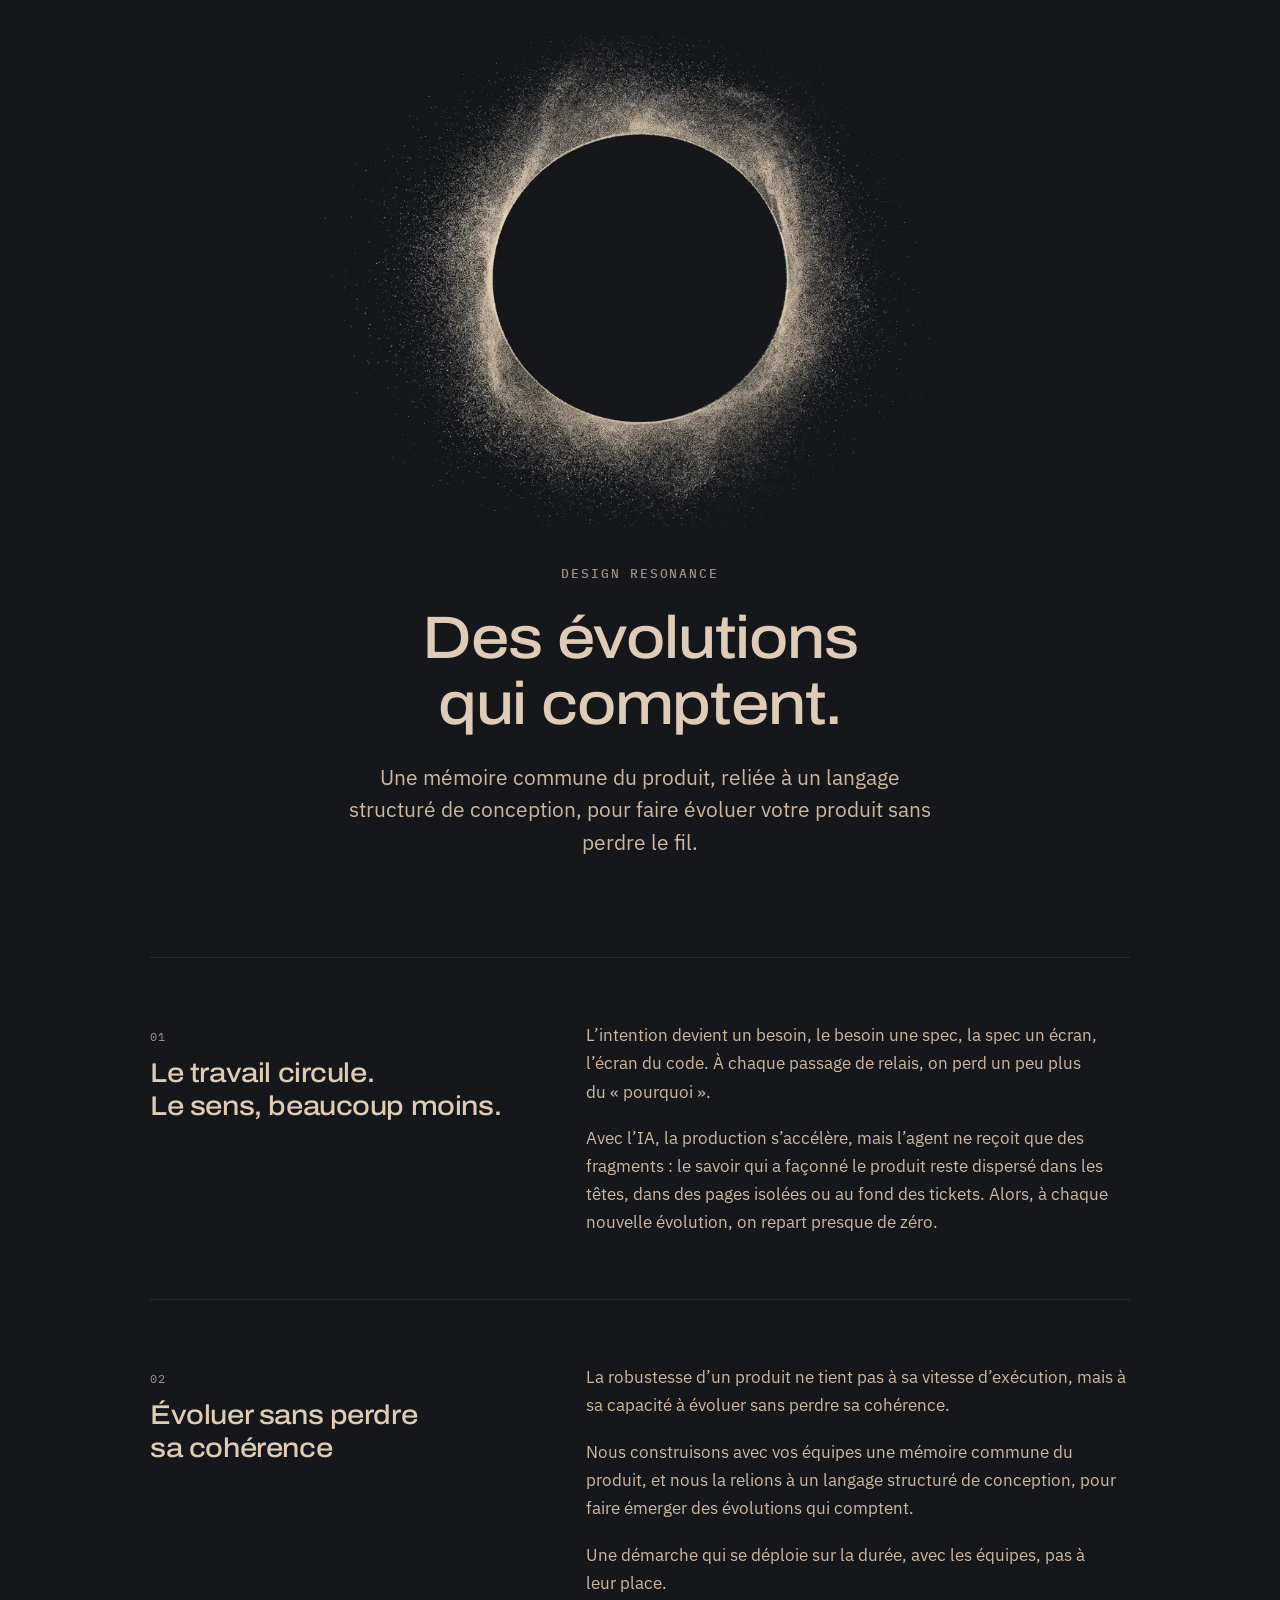
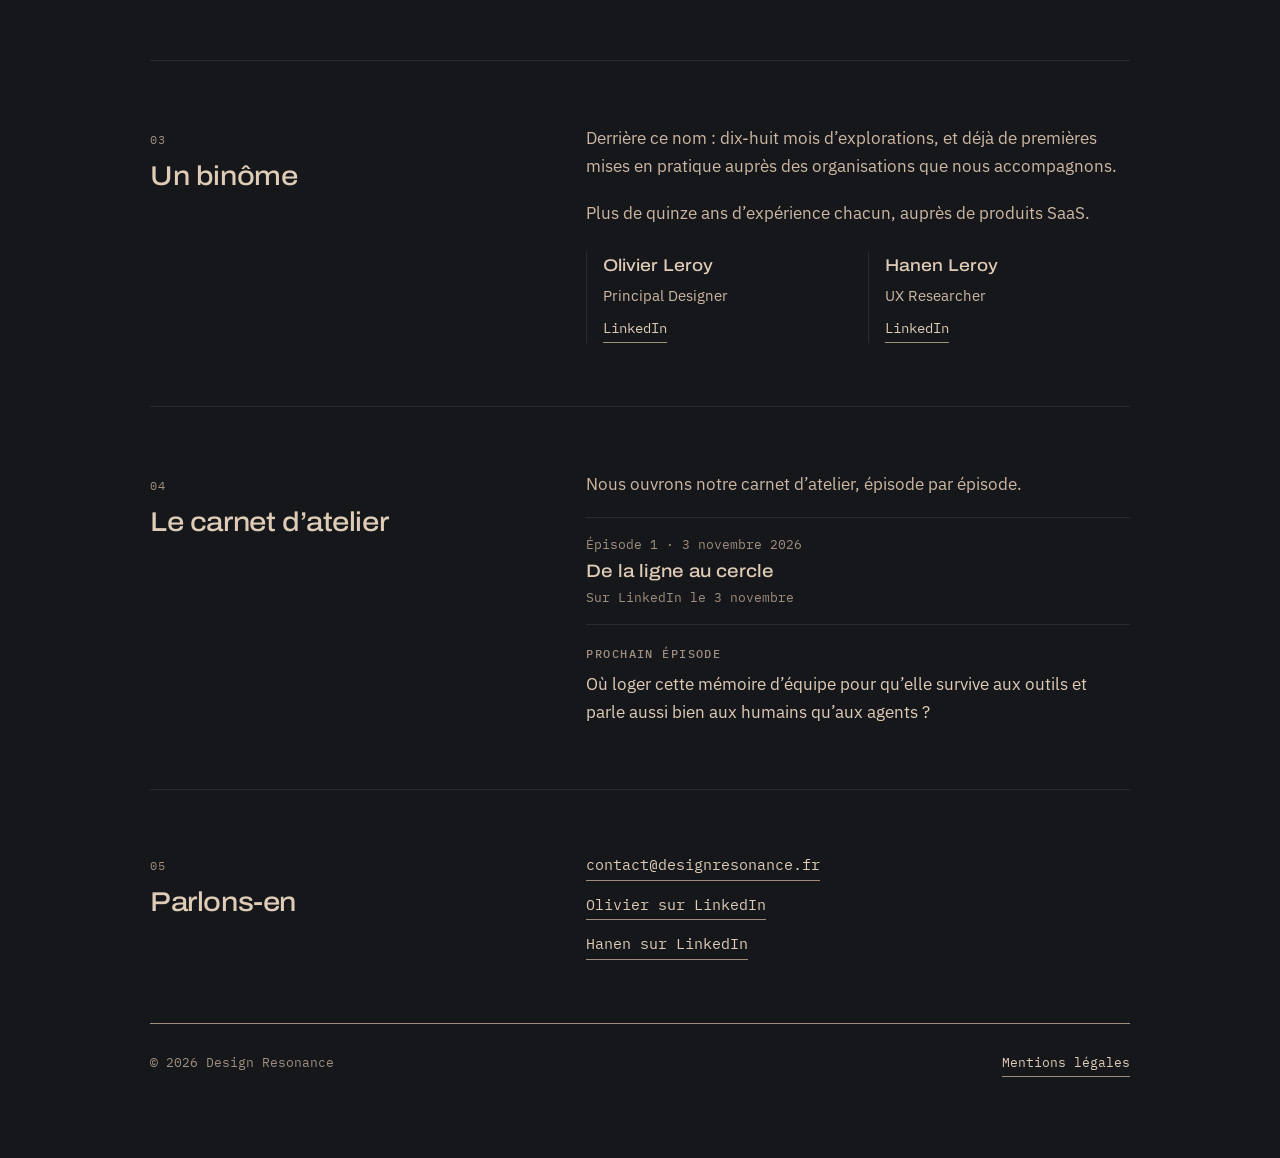
==== index.html @ 807eea9f "Première version du site" ====
<!DOCTYPE html>
<html lang="fr">

<head>
  <meta charset="utf-8">
  <meta name="viewport" content="width=device-width, initial-scale=1">
  <title>Design Resonance — Des évolutions qui comptent</title>
  <meta name="description" content="Design Resonance&nbsp;: une mémoire commune du produit, reliée à un langage structuré de conception, pour faire évoluer votre produit sans perdre le fil.">
  <link rel="canonical" href="https://designresonance.fr/">
  <meta name="theme-color" content="#16171b">

  <meta property="og:type" content="website">
  <meta property="og:locale" content="fr_FR">
  <meta property="og:site_name" content="Design Resonance">
  <meta property="og:title" content="Design Resonance — Des évolutions qui comptent">
  <meta property="og:description" content="Une mémoire commune du produit, reliée à un langage structuré de conception, pour faire évoluer votre produit sans perdre le fil.">
  <meta property="og:url" content="https://designresonance.fr/">
  <meta property="og:image" content="https://designresonance.fr/og-image.jpg">
  <meta property="og:image:type" content="image/jpeg">
  <meta property="og:image:width" content="1200">
  <meta property="og:image:height" content="630">
  <meta property="og:image:alt" content="Un disque noir net, entouré d’un halo de grains de sable très fins.">
  <meta name="twitter:card" content="summary_large_image">
  <meta name="twitter:title" content="Design Resonance — Des évolutions qui comptent">
  <meta name="twitter:description" content="Une mémoire commune du produit, reliée à un langage structuré de conception, pour faire évoluer votre produit sans perdre le fil.">
  <meta name="twitter:image" content="https://designresonance.fr/og-image.jpg">
  <meta name="twitter:image:alt" content="Un disque noir net, entouré d’un halo de grains de sable très fins.">

  <link rel="icon" href="favicon.svg" type="image/svg+xml">
  <link rel="apple-touch-icon" href="apple-touch-icon.png">

  <link rel="preload" href="assets/fonts/archivo-expanded-500.woff2" as="font" type="font/woff2" crossorigin>
  <link rel="preload" href="assets/fonts/ibm-plex-sans-latin-400-normal.woff2" as="font" type="font/woff2" crossorigin>
  <link rel="stylesheet" href="assets/site.css">
</head>

<body>
  <a class="skip-link" href="#contenu">Aller au contenu</a>

  <div class="container">
    <header class="hero">
      <div class="ring-stage">
        <picture>
          <source type="image/webp"
            srcset="assets/cercle-1200.webp 1200w, assets/cercle-2000.webp 2000w"
            sizes="(min-width: 928px) 880px, (max-width: 600px) calc(150vw - 48px), calc(100vw - 48px)">
          <img src="assets/cercle-1600.jpg" width="2000" height="1116"
            alt="Un disque noir net, entouré d’un halo de grains de sable très fins."
            fetchpriority="high" decoding="async">
        </picture>
      </div>

      <p class="supertitle">Design Resonance</p>
      <h1>Des évolutions qui comptent.</h1>
      <p class="subtitle">Une mémoire commune du produit, reliée à un langage structuré de conception, pour faire évoluer votre produit sans perdre le fil.</p>
    </header>

    <main id="contenu">
      <section class="stratum" aria-labelledby="constat">
        <div class="stratum-header">
          <span class="index-mark">01</span>
          <h2 id="constat">Le travail circule.<br> Le sens, beaucoup moins.</h2>
        </div>
        <div class="stratum-body">
          <p>L’intention devient un besoin, le besoin une spec, la spec un écran, l’écran du code. À chaque passage de relais, on perd un peu plus du «&nbsp;pourquoi&nbsp;».</p>
          <p>Avec l’IA, la production s’accélère, mais l’agent ne reçoit que des fragments&nbsp;: le savoir qui a façonné le produit reste dispersé dans les têtes, dans des pages isolées ou au fond des tickets. Alors, à chaque nouvelle évolution, on repart presque de zéro.</p>
        </div>
      </section>

      <section class="stratum" aria-labelledby="reponse">
        <div class="stratum-header">
          <span class="index-mark">02</span>
          <h2 id="reponse">Évoluer sans perdre sa cohérence</h2>
        </div>
        <div class="stratum-body">
          <p>La robustesse d’un produit ne tient pas à sa vitesse d’exécution, mais à sa capacité à évoluer sans perdre sa cohérence.</p>
          <p>Nous construisons avec vos équipes une mémoire commune du produit, et nous la relions à un langage structuré de conception, pour faire émerger des évolutions qui comptent.</p>
          <p>Une démarche qui se déploie sur la durée, avec les équipes, pas à leur place.</p>
        </div>
      </section>

      <section class="stratum" aria-labelledby="binome">
        <div class="stratum-header">
          <span class="index-mark">03</span>
          <h2 id="binome">Un binôme</h2>
        </div>
        <div class="stratum-body">
          <p>Derrière ce nom&nbsp;: dix-huit mois d’explorations, et déjà de premières mises en pratique auprès des organisations que nous accompagnons.</p>
          <p>Plus de quinze ans d’expérience chacun, auprès de produits SaaS.</p>
          <ul class="people">
            <li class="person">
              <span class="person-name">Olivier Leroy</span>
              <span class="person-role">Principal Designer</span>
              <a href="https://www.linkedin.com/in/olivier-leroy/" target="_blank" rel="noopener">LinkedIn</a>
            </li>
            <li class="person">
              <span class="person-name">Hanen Leroy</span>
              <span class="person-role">UX Researcher</span>
              <a href="https://www.linkedin.com/in/hanenleroy-rechercheutilisateurs/" target="_blank" rel="noopener">LinkedIn</a>
            </li>
          </ul>
        </div>
      </section>

      <section class="stratum" aria-labelledby="carnet">
        <div class="stratum-header">
          <span class="index-mark">04</span>
          <h2 id="carnet">Le carnet d’atelier</h2>
        </div>
        <div class="stratum-body">
          <p>Nous ouvrons notre carnet d’atelier, épisode par épisode.</p>
          <ol class="episodes">
            <li class="episode">
              <span class="episode-meta">Épisode 1 · 3 novembre 2026</span>
              <span class="episode-title">De la ligne au cercle</span>
              <span class="episode-meta">Sur LinkedIn le 3&nbsp;novembre</span>
            </li>
          </ol>
          <div class="next">
            <p class="label">Prochain épisode</p>
            <p>Où loger cette mémoire d’équipe pour qu’elle survive aux outils et parle aussi bien aux humains qu’aux agents&nbsp;?</p>
          </div>
        </div>
      </section>

      <section class="stratum" aria-labelledby="contact">
        <div class="stratum-header">
          <span class="index-mark">05</span>
          <h2 id="contact">Parlons-en</h2>
        </div>
        <div class="stratum-body">
          <p class="contact-links">
            <a href="mailto:contact@designresonance.fr">contact@designresonance.fr</a>
            <a href="https://www.linkedin.com/in/olivier-leroy/" target="_blank" rel="noopener">Olivier sur LinkedIn</a>
            <a href="https://www.linkedin.com/in/hanenleroy-rechercheutilisateurs/" target="_blank" rel="noopener">Hanen sur LinkedIn</a>
          </p>
        </div>
      </section>
    </main>

    <footer class="site-footer">
      <span>© 2026 Design Resonance</span>
      <a href="mentions-legales.html">Mentions légales</a>
    </footer>
  </div>
</body>

</html>
---- assets/site.css ----
/* Design Resonance — feuille de style commune
   Polices hébergées sur le site (licence SIL OFL 1.1, voir assets/fonts/). */

@font-face {
  font-family: "Archivo Expanded";
  src: url("fonts/archivo-expanded-500.woff2") format("woff2");
  font-weight: 500;
  font-style: normal;
  font-display: swap;
}
@font-face {
  font-family: "IBM Plex Sans";
  src: url("fonts/ibm-plex-sans-latin-400-normal.woff2") format("woff2");
  font-weight: 400;
  font-style: normal;
  font-display: swap;
}
@font-face {
  font-family: "IBM Plex Mono";
  src: url("fonts/ibm-plex-mono-latin-400-normal.woff2") format("woff2");
  font-weight: 400;
  font-style: normal;
  font-display: swap;
}
@font-face {
  font-family: "IBM Plex Mono";
  src: url("fonts/ibm-plex-mono-latin-500-normal.woff2") format("woff2");
  font-weight: 500;
  font-style: normal;
  font-display: swap;
}

:root {
  /* Fond mesuré sur le bord de l'image du cercle */
  --bg-night: #16171b;
  --bg-surface: #1e1f25;
  /* Sable : du plus lumineux au plus discret */
  --sand-bright: #dfccb7;
  --sand-body: #ccb8a3;
  --sand-muted: #a08f7f;
  --sand-line: #2b2a2c;
  --todo: #e0b46a;

  --font-display: "Archivo Expanded", "Archivo", "Helvetica Neue", Arial, sans-serif;
  --font-sans: "IBM Plex Sans", -apple-system, BlinkMacSystemFont, "Segoe UI", sans-serif;
  --font-mono: "IBM Plex Mono", ui-monospace, "SFMono-Regular", Menlo, monospace;

  color-scheme: dark;
}

*,
*::before,
*::after {
  box-sizing: border-box;
}

html {
  background-color: var(--bg-night);
  color: var(--sand-body);
  font-family: var(--font-sans);
  font-size: 16px;
  line-height: 1.65;
  -webkit-font-smoothing: antialiased;
  -moz-osx-font-smoothing: grayscale;
  -webkit-text-size-adjust: 100%;
  text-size-adjust: 100%;
}

body {
  margin: 0;
  min-height: 100vh;
  padding: 0 24px;
  background-color: var(--bg-night);
  overflow-x: hidden;
}

h1, h2, h3, p, ul, ol, dl, dd, figure {
  margin: 0;
  padding: 0;
}

ul, ol {
  list-style: none;
}

img {
  display: block;
  max-width: 100%;
  height: auto;
}

a {
  color: var(--sand-bright);
  text-decoration: none;
  border-bottom: 1px solid var(--sand-muted);
  padding-bottom: 2px;
  transition: border-color 0.15s ease, background-color 0.15s ease;
}

a:hover,
a:focus-visible {
  border-bottom-color: var(--sand-bright);
  background-color: var(--bg-surface);
}

a:focus-visible {
  outline: 2px solid var(--sand-bright);
  outline-offset: 3px;
}

.skip-link {
  position: absolute;
  left: 16px;
  top: -60px;
  z-index: 10;
  padding: 8px 12px;
  background: var(--bg-surface);
  font-family: var(--font-mono);
  font-size: 0.875rem;
}

.skip-link:focus {
  top: 16px;
}

.container {
  max-width: 980px;
  margin: 0 auto;
}

/* ---------- En-tête ---------- */

.hero {
  padding: clamp(16px, 4vh, 48px) 0 clamp(64px, 11vh, 112px);
  display: flex;
  flex-direction: column;
  align-items: center;
  text-align: center;
}

.ring-stage {
  width: 100%;
  max-width: 880px;
  margin: 0 auto clamp(20px, 4vh, 44px);
  /* Le fondu vers la nuit de la page est intégré à l'image : ses bords ont
     exactement la couleur de --bg-night, sans masque CSS (qui créait des
     anneaux d'arrondi visibles). */
}

.ring-stage img {
  width: 100%;
  height: auto;
}

/* Sur téléphone, le cercle est agrandi : le halo tient dans les 2/3
   centraux de l'image, les marges vides sortent de l'écran. */
@media (max-width: 600px) {
  .ring-stage {
    overflow: hidden;
  }

  .ring-stage img {
    width: 150%;
    max-width: none;
    margin-left: -25%;
  }
}

.supertitle {
  font-family: var(--font-mono);
  font-size: 0.8125rem;
  font-weight: 500;
  text-transform: uppercase;
  letter-spacing: 0.14em;
  color: var(--sand-muted);
  margin-bottom: 20px;
}

h1 {
  font-family: var(--font-display);
  font-weight: 500;
  font-size: clamp(2rem, 5vw, 3.75rem);
  line-height: 1.1;
  letter-spacing: -0.02em;
  color: var(--sand-bright);
  margin-bottom: 24px;
  max-width: 16ch;
  text-wrap: balance;
}

.subtitle {
  font-size: clamp(1.0625rem, 1.9vw, 1.3125rem);
  line-height: 1.55;
  color: var(--sand-body);
  max-width: 46ch;
  text-wrap: pretty;
}

/* ---------- Strates ---------- */

.stratum {
  border-top: 1px solid var(--sand-line);
  padding: clamp(44px, 7vh, 80px) 0;
  display: grid;
  grid-template-columns: minmax(0, 1fr);
  gap: 20px;
}

@media (min-width: 768px) {
  .stratum {
    grid-template-columns: minmax(0, 5fr) minmax(0, 7fr);
    gap: 48px;
    align-items: baseline;
  }
}

.stratum-header {
  display: flex;
  flex-direction: column;
  gap: 10px;
}

.index-mark {
  font-family: var(--font-mono);
  font-size: 0.75rem;
  color: var(--sand-muted);
  letter-spacing: 0.06em;
}

h2 {
  font-family: var(--font-display);
  font-weight: 500;
  font-size: clamp(1.3rem, 2.3vw, 1.7rem);
  line-height: 1.22;
  letter-spacing: -0.015em;
  color: var(--sand-bright);
  text-wrap: balance;
}

.stratum-body {
  font-size: 1.0625rem;
  color: var(--sand-body);
  max-width: 58ch;
  display: flex;
  flex-direction: column;
  gap: 1.1em;
}

.stratum-body p {
  text-wrap: pretty;
}

.label {
  font-family: var(--font-mono);
  font-size: 0.75rem;
  font-weight: 500;
  text-transform: uppercase;
  letter-spacing: 0.12em;
  color: var(--sand-muted);
}

/* Binôme */
.people {
  display: grid;
  grid-template-columns: minmax(0, 1fr);
  gap: 20px;
  margin-top: 0.4em;
}

@media (min-width: 560px) {
  .people {
    grid-template-columns: repeat(2, minmax(0, 1fr));
  }
}

.person {
  border-left: 1px solid var(--sand-line);
  padding-left: 16px;
  display: flex;
  flex-direction: column;
  gap: 4px;
}

.person-name {
  font-family: var(--font-display);
  font-weight: 500;
  font-size: 1.0625rem;
  color: var(--sand-bright);
}

.person-role {
  font-size: 0.9375rem;
}

.person a {
  align-self: flex-start;
  font-family: var(--font-mono);
  font-size: 0.875rem;
  margin-top: 4px;
}

/* Carnet d'atelier */
.episodes {
  display: flex;
  flex-direction: column;
  gap: 12px;
}

.episode {
  display: flex;
  flex-direction: column;
  gap: 4px;
  padding: 16px 0;
  border-top: 1px solid var(--sand-line);
  border-bottom: 1px solid var(--sand-line);
}

.episode-title {
  font-family: var(--font-display);
  font-weight: 500;
  font-size: 1.125rem;
  line-height: 1.3;
  color: var(--sand-bright);
}

.episode-meta {
  font-family: var(--font-mono);
  font-size: 0.8125rem;
  color: var(--sand-muted);
}

.episode a {
  align-self: flex-start;
  font-family: var(--font-mono);
  font-size: 0.875rem;
  margin-top: 6px;
}

.next {
  display: flex;
  flex-direction: column;
  gap: 6px;
}

.next p:last-child {
  color: var(--sand-bright);
}

/* Contact */
.contact-links {
  display: flex;
  flex-direction: column;
  align-items: flex-start;
  gap: 12px;
  font-family: var(--font-mono);
  font-size: 0.9375rem;
}

/* Pied de page */
.site-footer {
  border-top: 1px solid var(--sand-muted);
  padding: 28px 0 clamp(48px, 9vh, 88px);
  display: flex;
  flex-wrap: wrap;
  justify-content: space-between;
  gap: 12px 24px;
  font-family: var(--font-mono);
  font-size: 0.8125rem;
  color: var(--sand-muted);
}

/* Pages secondaires */
.page-header {
  padding: clamp(40px, 9vh, 96px) 0 clamp(32px, 6vh, 56px);
  display: flex;
  flex-direction: column;
  gap: 16px;
}

.page-header a {
  align-self: flex-start;
  font-family: var(--font-mono);
  font-size: 0.875rem;
}

.page-header h1 {
  max-width: none;
  margin: 8px 0 0;
}

.legal dl {
  display: grid;
  grid-template-columns: minmax(0, 1fr);
  gap: 2px 0;
}

.legal dt {
  font-family: var(--font-mono);
  font-size: 0.75rem;
  text-transform: uppercase;
  letter-spacing: 0.1em;
  color: var(--sand-muted);
  margin-top: 10px;
}

.legal dt:first-child {
  margin-top: 0;
}

.legal dd {
  color: var(--sand-body);
}

/* Espaces réservés à compléter avant publication */
[data-todo] {
  color: var(--todo);
  outline: 1px dashed var(--todo);
  outline-offset: 2px;
}

@media (max-width: 480px) {
  body {
    padding: 0 16px;
  }
}

@media (prefers-reduced-motion: reduce) {
  * {
    transition: none !important;
  }
}
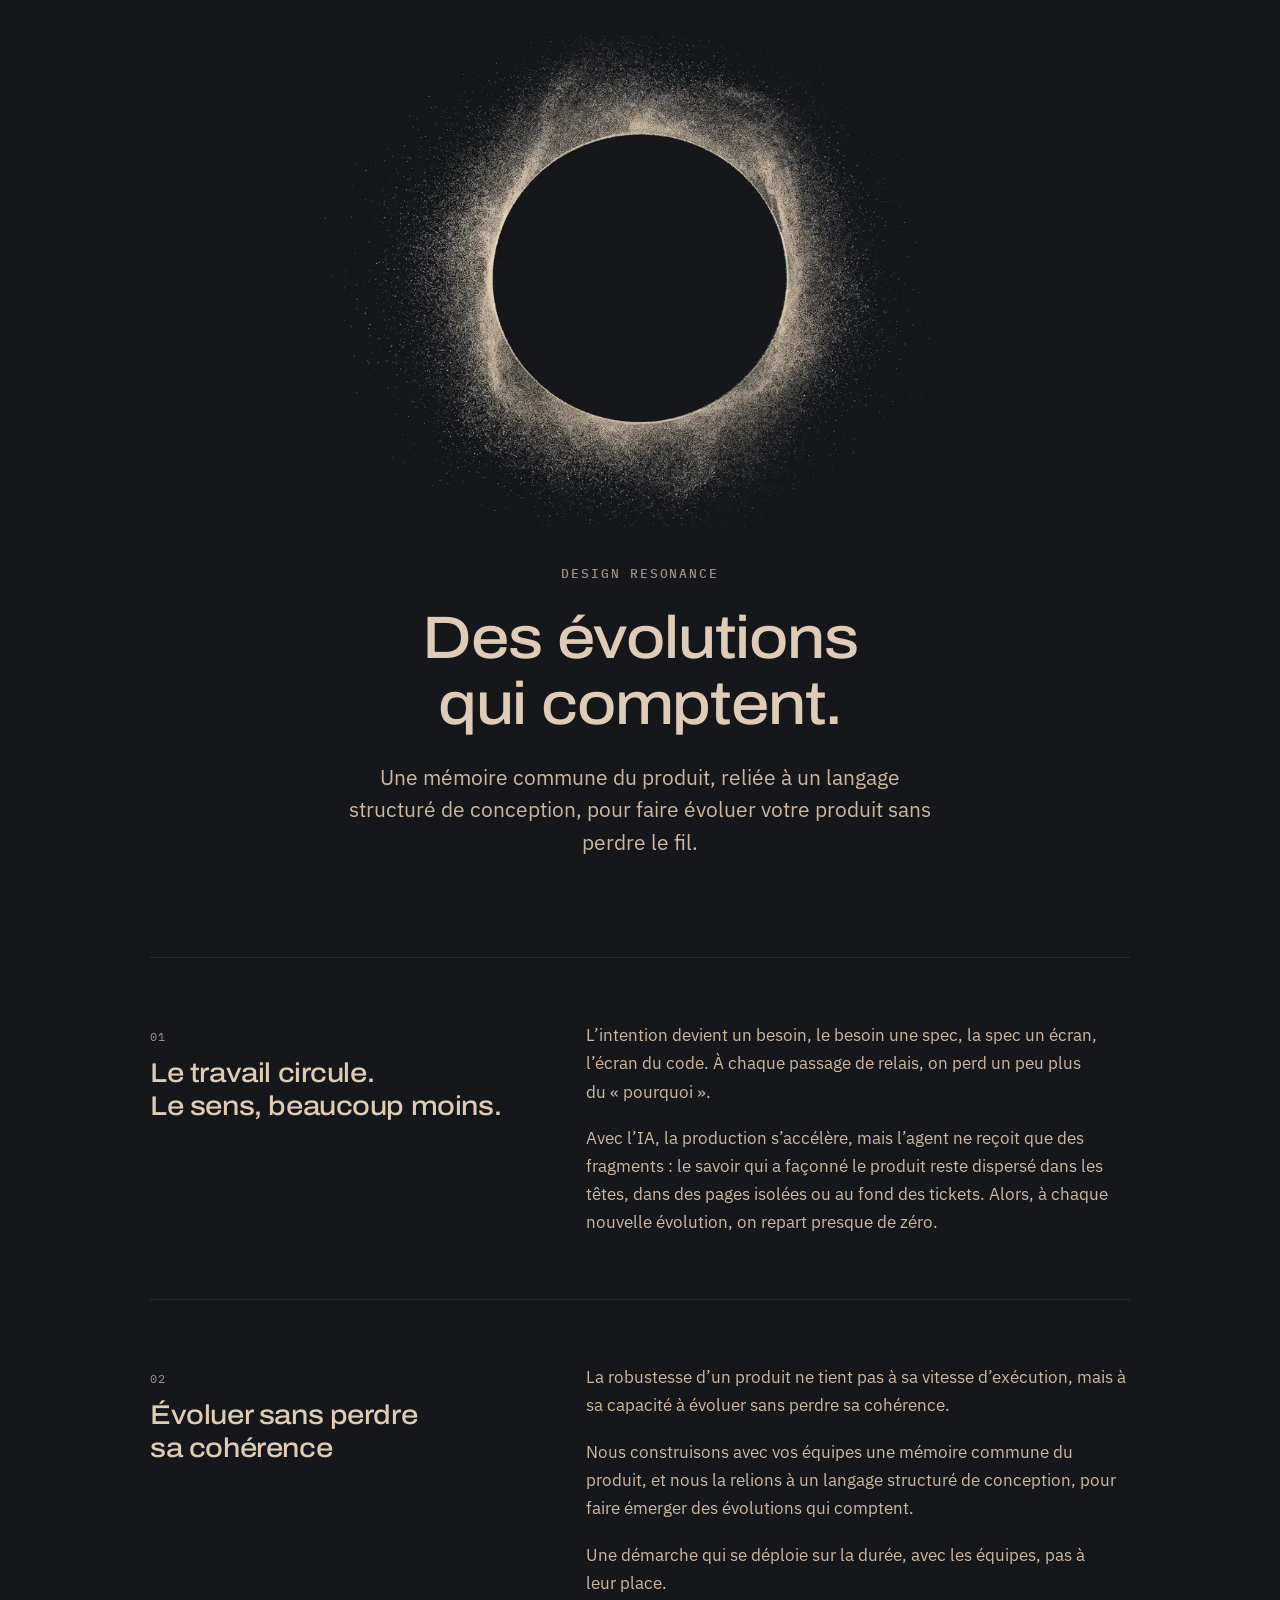
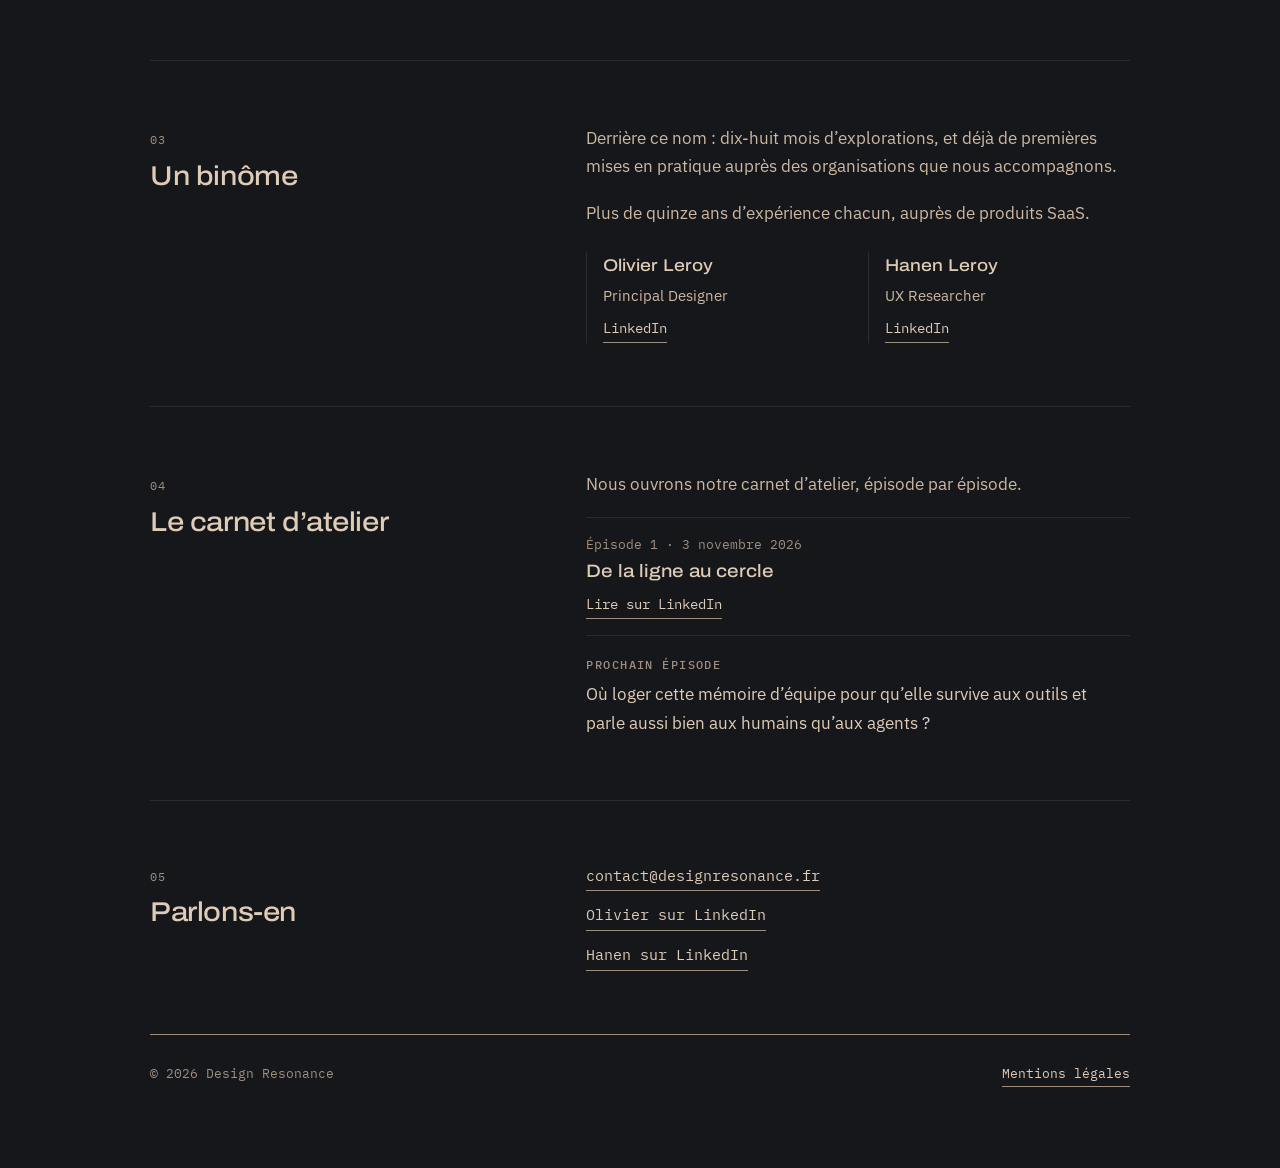
==== commit 68537a5c: "Lien vers l'épisode 1" ====
--- a/index.html
+++ b/index.html
@@ -113,7 +113,7 @@
             <li class="episode">
               <span class="episode-meta">Épisode 1 · 3 novembre 2026</span>
               <span class="episode-title">De la ligne au cercle</span>
-              <span class="episode-meta">Sur LinkedIn le 3&nbsp;novembre</span>
+              <a href="https://lnkd.in/p/eRNWZmMZ" target="_blank" rel="noopener">Lire sur LinkedIn</a>
             </li>
           </ol>
           <div class="next">
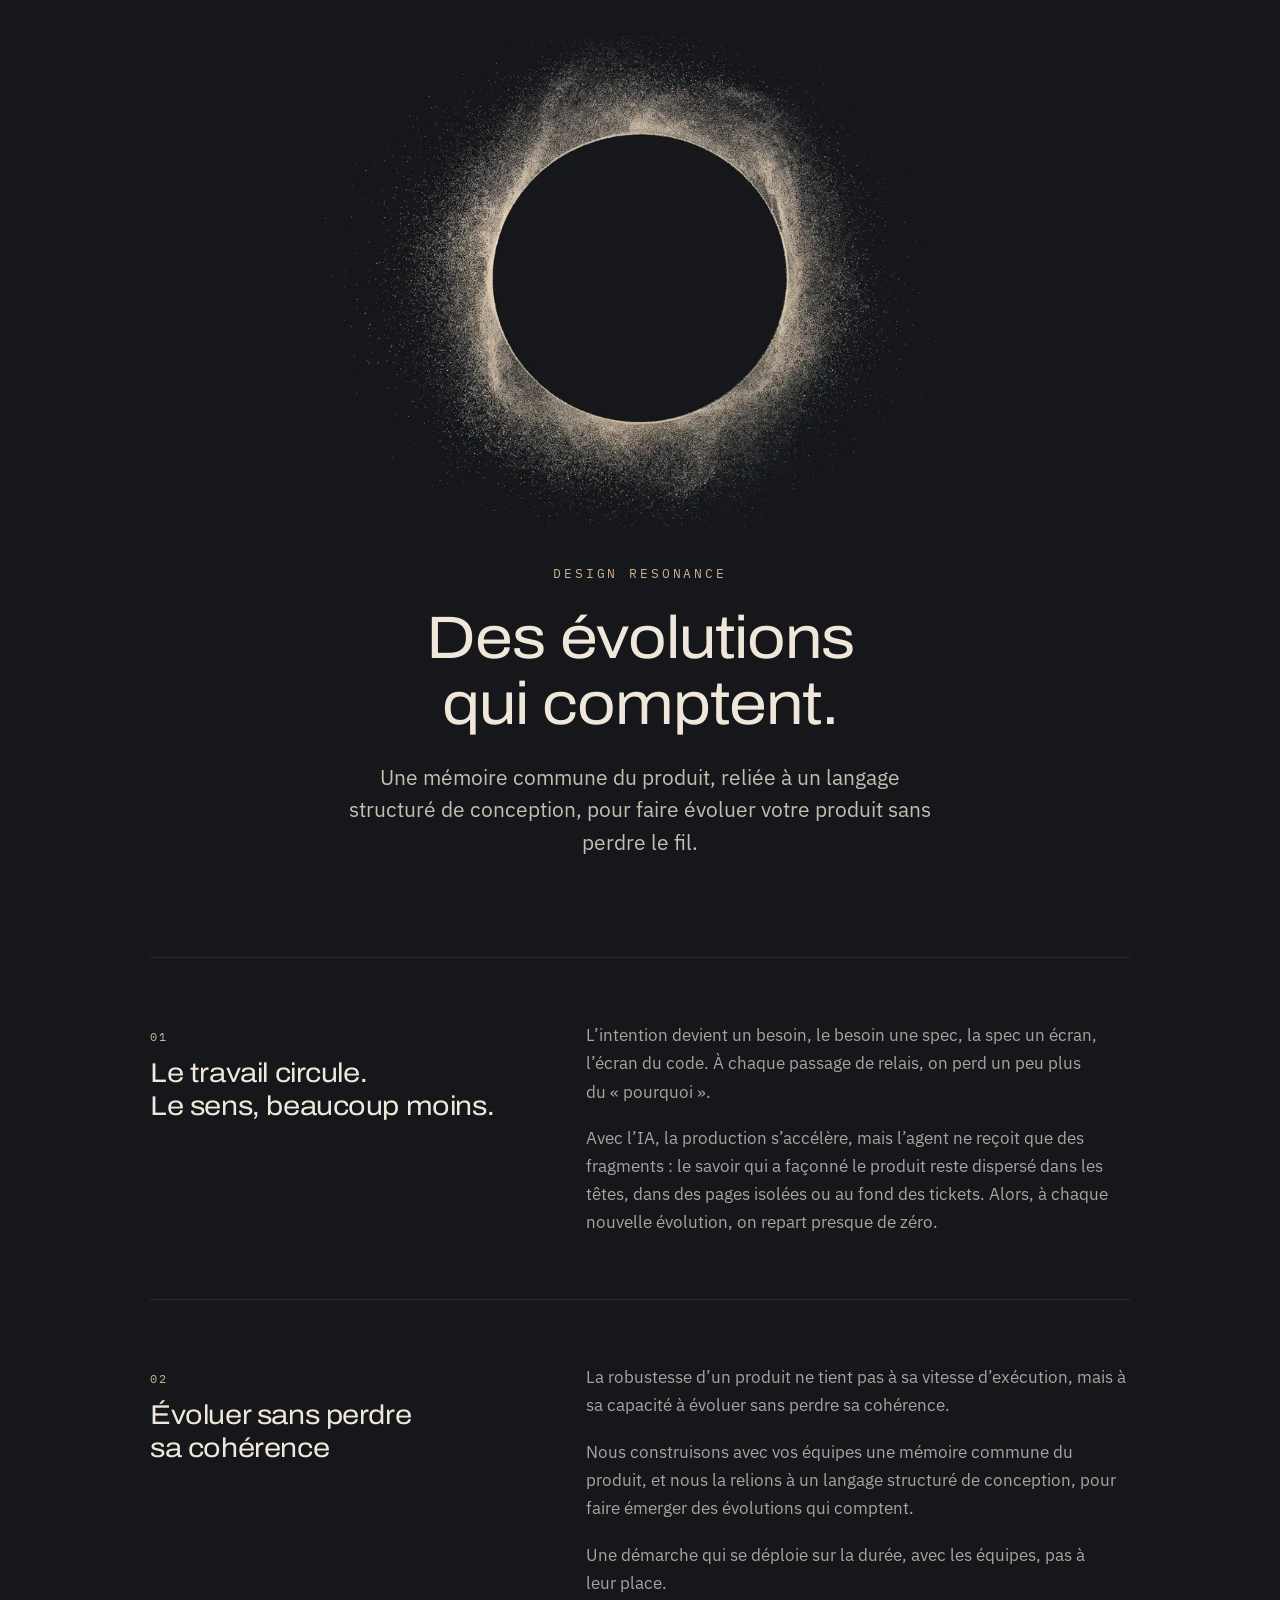
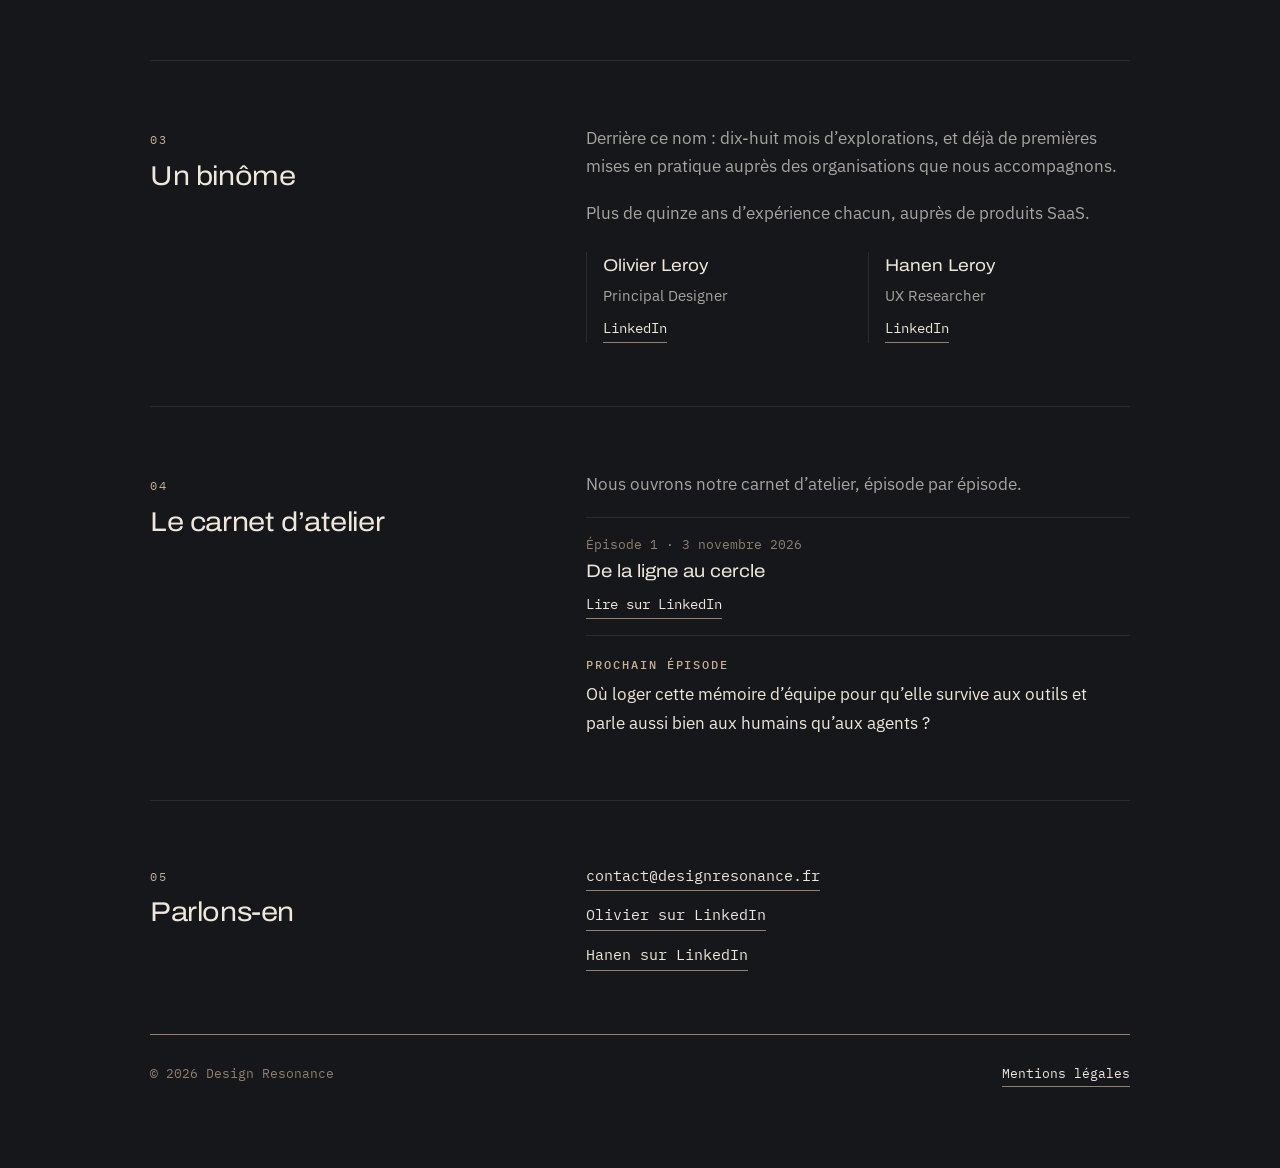
==== commit f07b8889: "Direction A : palette du halo et titres allégés" ====
--- a/index.html
+++ b/index.html
@@ -29,7 +29,7 @@
   <link rel="icon" href="favicon.svg" type="image/svg+xml">
   <link rel="apple-touch-icon" href="apple-touch-icon.png">
 
-  <link rel="preload" href="assets/fonts/archivo-expanded-500.woff2" as="font" type="font/woff2" crossorigin>
+  <link rel="preload" href="assets/fonts/archivo-expanded-400.woff2" as="font" type="font/woff2" crossorigin>
   <link rel="preload" href="assets/fonts/ibm-plex-sans-latin-400-normal.woff2" as="font" type="font/woff2" crossorigin>
   <link rel="stylesheet" href="assets/site.css">
 </head>
--- a/assets/site.css
+++ b/assets/site.css
@@ -429,3 +429,23 @@
     transition: none !important;
   }
 }
+
+/* ===== Variante A : site actuel + emprunts à Argon ===== */
+@font-face {
+  font-family: "Archivo Expanded";
+  src: url("fonts/archivo-expanded-400.woff2") format("woff2");
+  font-weight: 400;
+  font-style: normal;
+  font-display: swap;
+}
+:root {
+  --sand-bright: #efe7da;   /* titres, noms : éclat du halo */
+  --sand-body: #a8a49e;     /* texte courant : pierre */
+  --accent: #c8b094;        /* surtitres, repères : ocre grès */
+  --sand-muted: #92806e;    /* secondaire : taupe éclairci (4,7:1) */
+}
+h1, h2, .person-name, .episode-title { font-weight: 400; }
+.subtitle { color: #c7beb2; }
+.supertitle { letter-spacing: 0.22em; color: var(--accent); font-weight: 400; }
+.index-mark, .label { color: var(--accent); letter-spacing: 0.16em; }
+a:hover, a:focus-visible { border-bottom-color: var(--accent); }
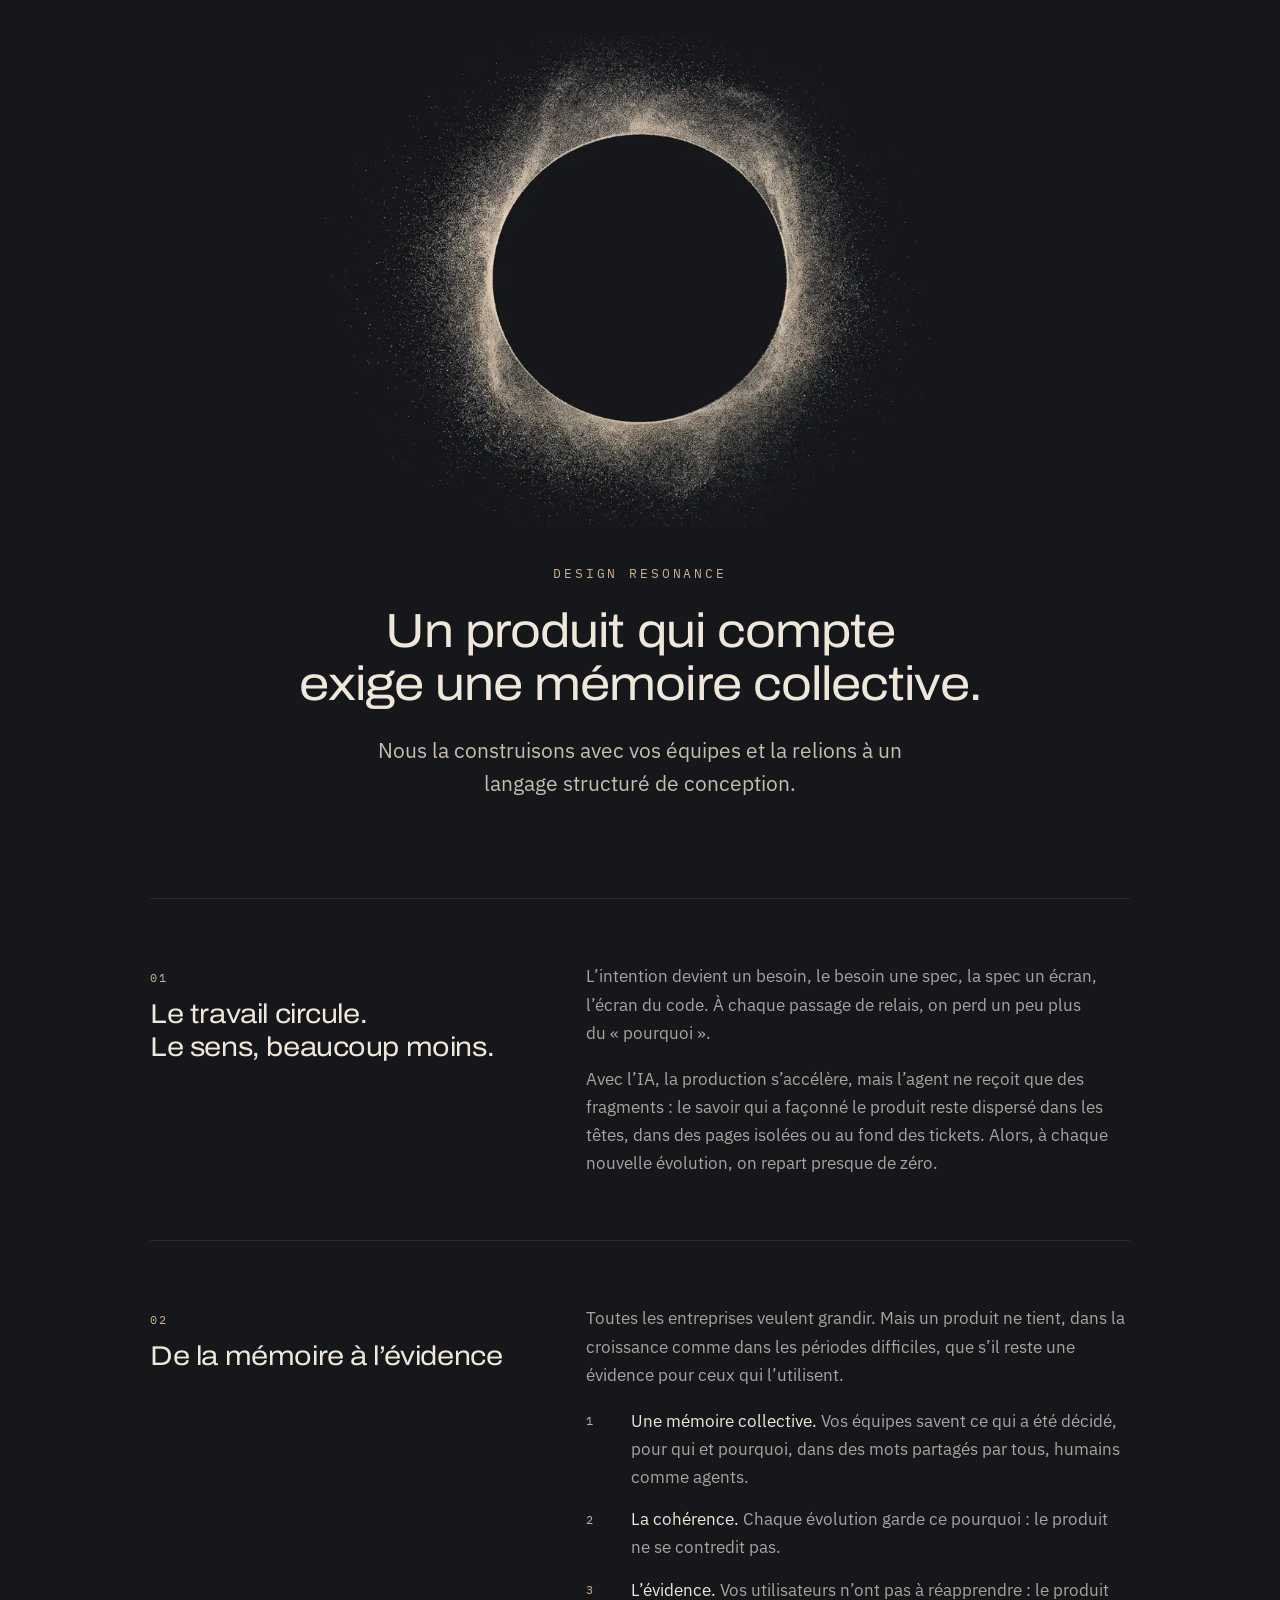
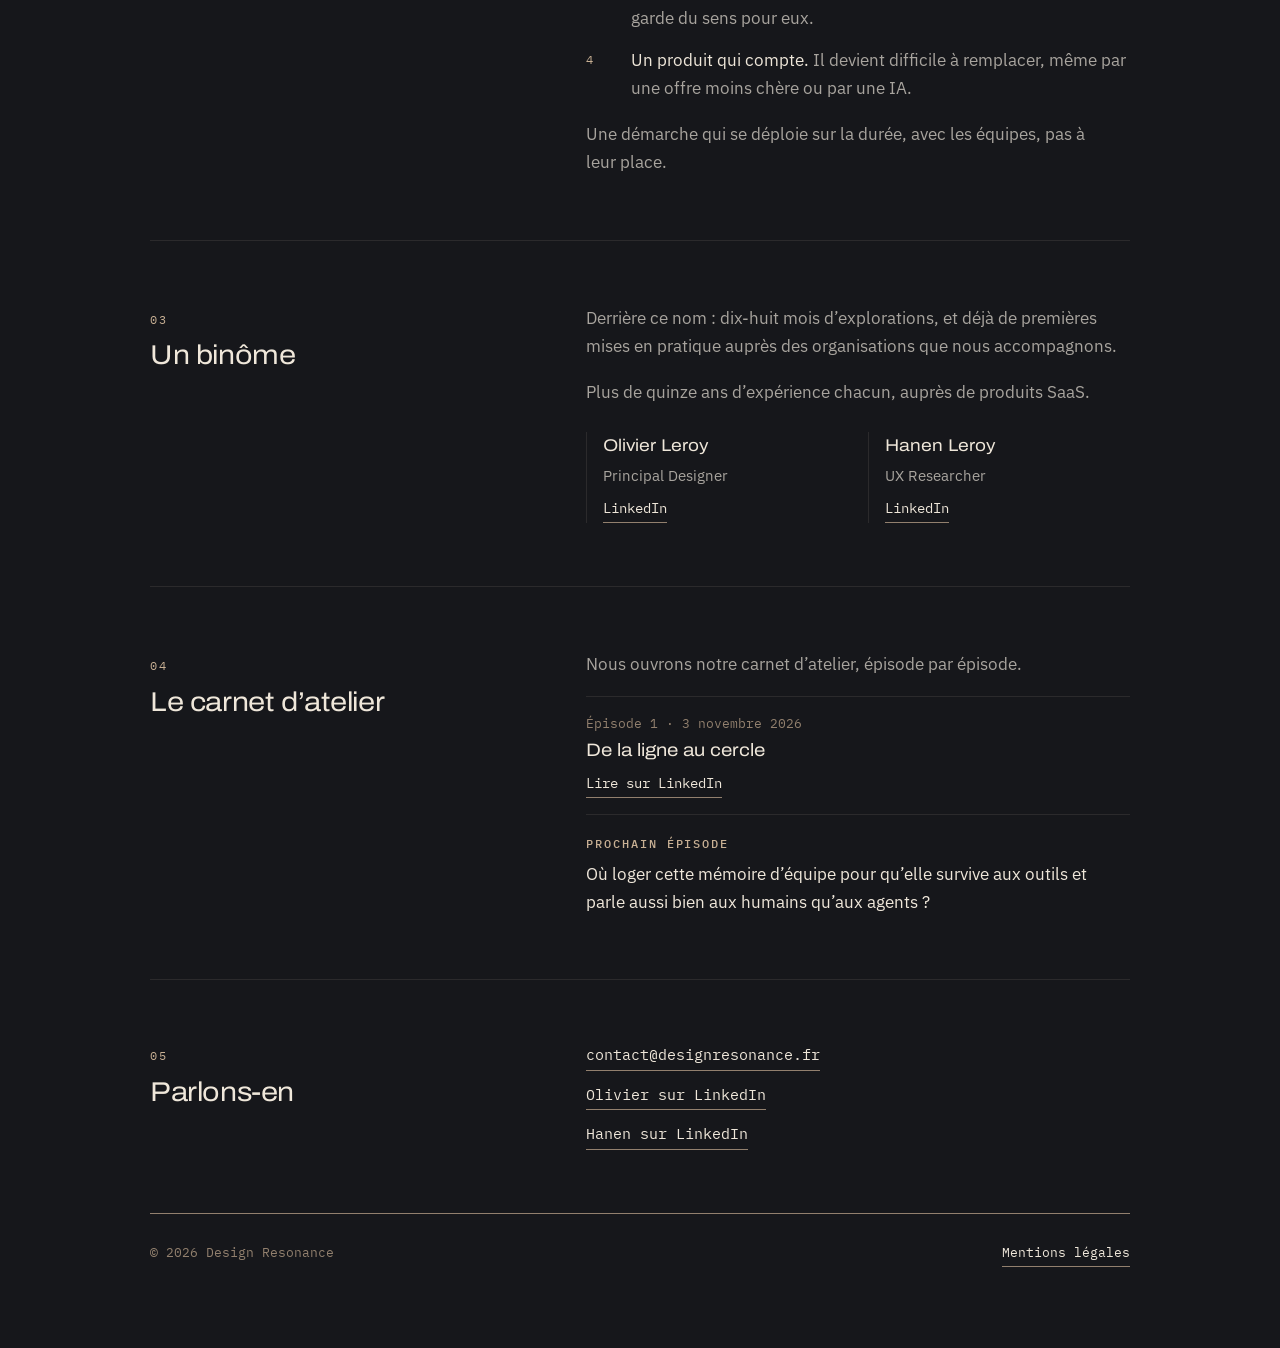
==== commit 1d656891: "Nouvelle accroche et section 02 en quatre étapes" ====
--- a/index.html
+++ b/index.html
@@ -4,16 +4,16 @@
 <head>
   <meta charset="utf-8">
   <meta name="viewport" content="width=device-width, initial-scale=1">
-  <title>Design Resonance — Des évolutions qui comptent</title>
-  <meta name="description" content="Design Resonance&nbsp;: une mémoire commune du produit, reliée à un langage structuré de conception, pour faire évoluer votre produit sans perdre le fil.">
+  <title>Design Resonance — Un produit qui compte exige une mémoire collective</title>
+  <meta name="description" content="Un produit qui compte exige une mémoire collective. Nous la construisons avec vos équipes et la relions à un langage structuré de conception.">
   <link rel="canonical" href="https://designresonance.fr/">
   <meta name="theme-color" content="#16171b">
 
   <meta property="og:type" content="website">
   <meta property="og:locale" content="fr_FR">
   <meta property="og:site_name" content="Design Resonance">
-  <meta property="og:title" content="Design Resonance — Des évolutions qui comptent">
-  <meta property="og:description" content="Une mémoire commune du produit, reliée à un langage structuré de conception, pour faire évoluer votre produit sans perdre le fil.">
+  <meta property="og:title" content="Design Resonance — Un produit qui compte exige une mémoire collective">
+  <meta property="og:description" content="Nous la construisons avec vos équipes et la relions à un langage structuré de conception.">
   <meta property="og:url" content="https://designresonance.fr/">
   <meta property="og:image" content="https://designresonance.fr/og-image.jpg">
   <meta property="og:image:type" content="image/jpeg">
@@ -21,8 +21,8 @@
   <meta property="og:image:height" content="630">
   <meta property="og:image:alt" content="Un disque noir net, entouré d’un halo de grains de sable très fins.">
   <meta name="twitter:card" content="summary_large_image">
-  <meta name="twitter:title" content="Design Resonance — Des évolutions qui comptent">
-  <meta name="twitter:description" content="Une mémoire commune du produit, reliée à un langage structuré de conception, pour faire évoluer votre produit sans perdre le fil.">
+  <meta name="twitter:title" content="Design Resonance — Un produit qui compte exige une mémoire collective">
+  <meta name="twitter:description" content="Nous la construisons avec vos équipes et la relions à un langage structuré de conception.">
   <meta name="twitter:image" content="https://designresonance.fr/og-image.jpg">
   <meta name="twitter:image:alt" content="Un disque noir net, entouré d’un halo de grains de sable très fins.">
 
@@ -51,8 +51,8 @@
       </div>
 
       <p class="supertitle">Design Resonance</p>
-      <h1>Des évolutions qui comptent.</h1>
-      <p class="subtitle">Une mémoire commune du produit, reliée à un langage structuré de conception, pour faire évoluer votre produit sans perdre le fil.</p>
+      <h1><span class="line">Un produit qui compte</span> <span class="line">exige une mémoire collective.</span></h1>
+      <p class="subtitle">Nous la construisons avec vos équipes et la relions à un langage structuré de conception.</p>
     </header>
 
     <main id="contenu">
@@ -70,11 +70,16 @@
       <section class="stratum" aria-labelledby="reponse">
         <div class="stratum-header">
           <span class="index-mark">02</span>
-          <h2 id="reponse">Évoluer sans perdre sa cohérence</h2>
+          <h2 id="reponse">De la mémoire à l’évidence</h2>
         </div>
         <div class="stratum-body">
-          <p>La robustesse d’un produit ne tient pas à sa vitesse d’exécution, mais à sa capacité à évoluer sans perdre sa cohérence.</p>
-          <p>Nous construisons avec vos équipes une mémoire commune du produit, et nous la relions à un langage structuré de conception, pour faire émerger des évolutions qui comptent.</p>
+          <p>Toutes les entreprises veulent grandir. Mais un produit ne tient, dans la croissance comme dans les périodes difficiles, que s’il reste une évidence pour ceux qui l’utilisent.</p>
+          <ol class="chain">
+            <li><strong>Une mémoire collective.</strong> Vos équipes savent ce qui a été décidé, pour qui et pourquoi, dans des mots partagés par tous, humains comme agents.</li>
+            <li><strong>La cohérence.</strong> Chaque évolution garde ce pourquoi&nbsp;: le produit ne se contredit pas.</li>
+            <li><strong>L’évidence.</strong> Vos utilisateurs n’ont pas à réapprendre&nbsp;: le produit garde du sens pour eux.</li>
+            <li><strong>Un produit qui compte.</strong> Il devient difficile à remplacer, même par une offre moins chère ou par une IA.</li>
+          </ol>
           <p>Une démarche qui se déploie sur la durée, avec les équipes, pas à leur place.</p>
         </div>
       </section>
--- a/assets/site.css
+++ b/assets/site.css
@@ -449,3 +449,42 @@
 .supertitle { letter-spacing: 0.22em; color: var(--accent); font-weight: 400; }
 .index-mark, .label { color: var(--accent); letter-spacing: 0.16em; }
 a:hover, a:focus-visible { border-bottom-color: var(--accent); }
+
+/* ===== Accroche « Un produit qui compte exige une mémoire collective » ===== */
+/* Deux lignes de sens, toujours : la taille suit la largeur de l'écran. */
+.hero h1 {
+  font-size: min(3rem, calc((100vw - 48px) / 15));
+  max-width: none;
+}
+.hero h1 .line {
+  display: block;
+  white-space: nowrap;
+}
+
+/* Chaîne en quatre étapes (section 02) */
+.chain {
+  counter-reset: etape;
+  display: flex;
+  flex-direction: column;
+  gap: 14px;
+}
+.chain li {
+  counter-increment: etape;
+  position: relative;
+  padding-left: 2.6em;
+  text-wrap: pretty;
+}
+.chain li::before {
+  content: counter(etape);
+  position: absolute;
+  left: 0;
+  top: 0.35em;
+  font-family: var(--font-mono);
+  font-size: 0.75rem;
+  letter-spacing: 0.08em;
+  color: var(--accent);
+}
+.chain strong {
+  font-weight: 400;
+  color: var(--sand-bright);
+}
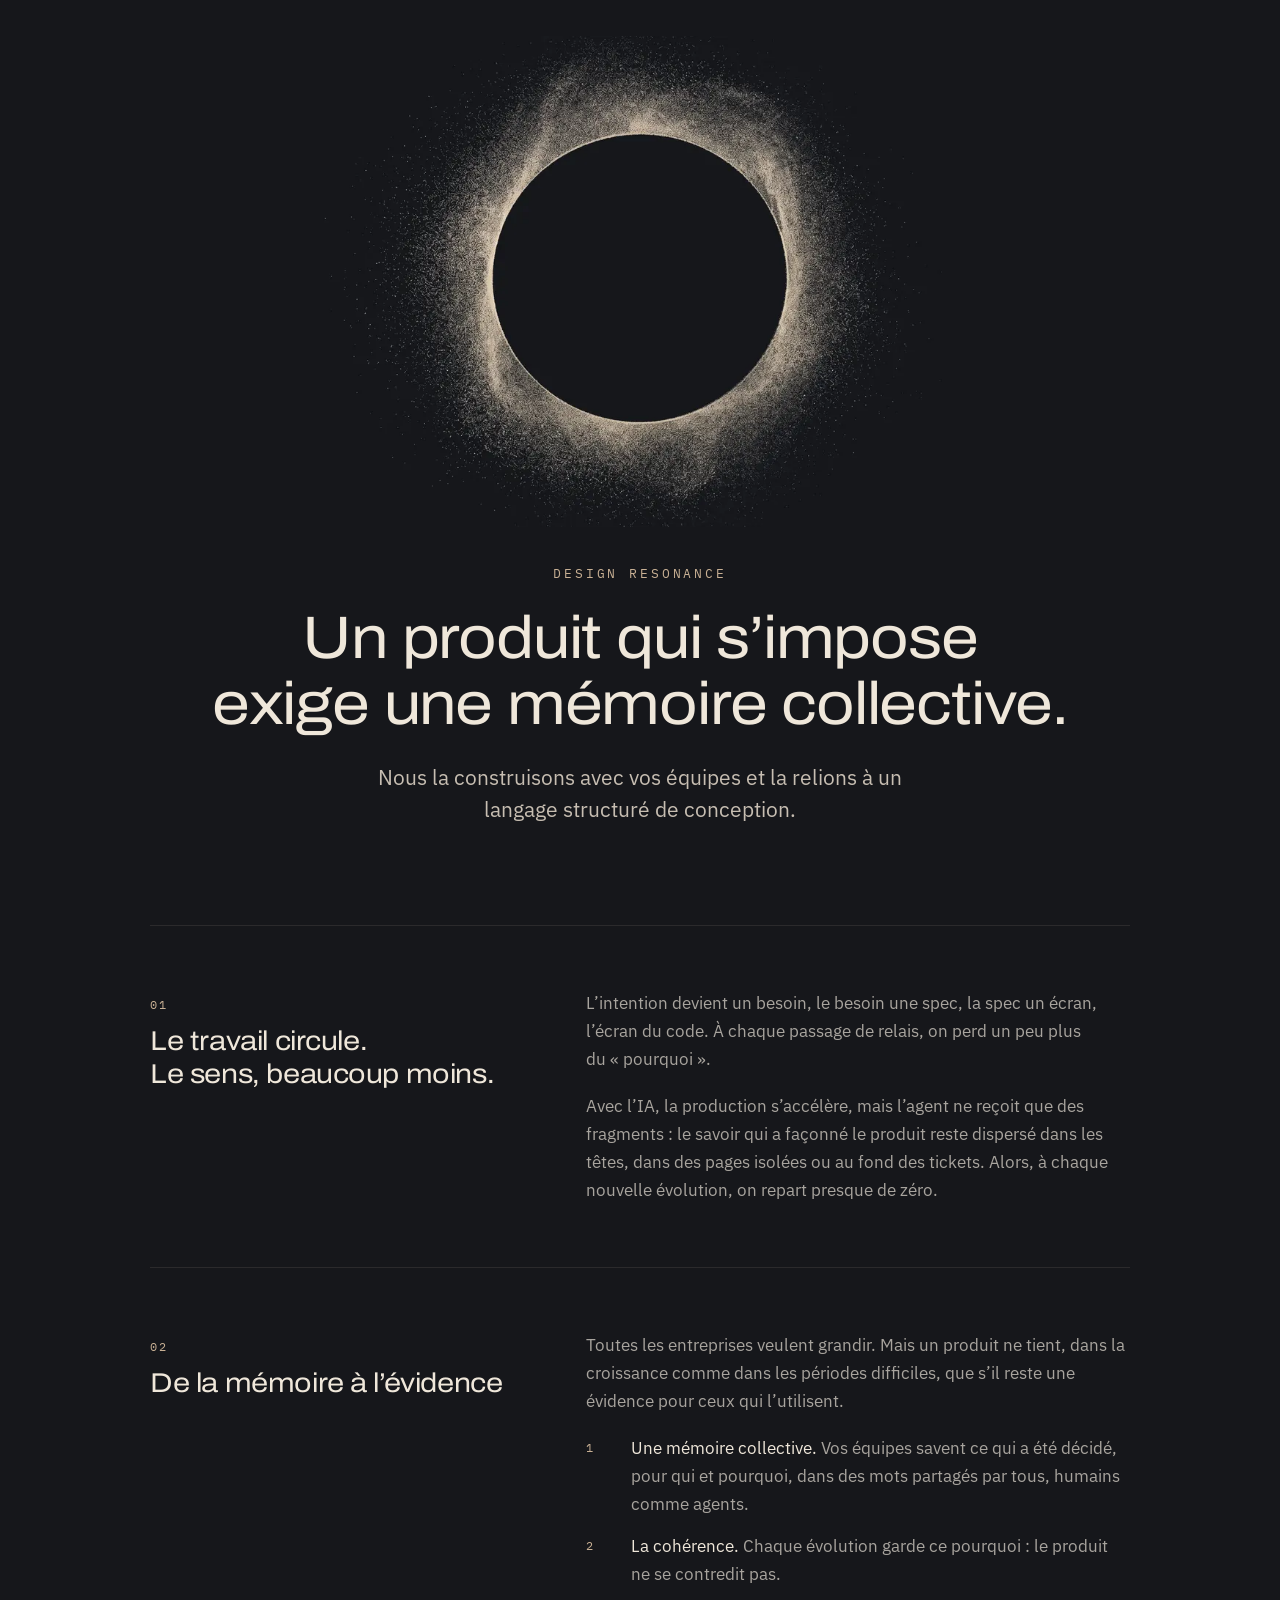
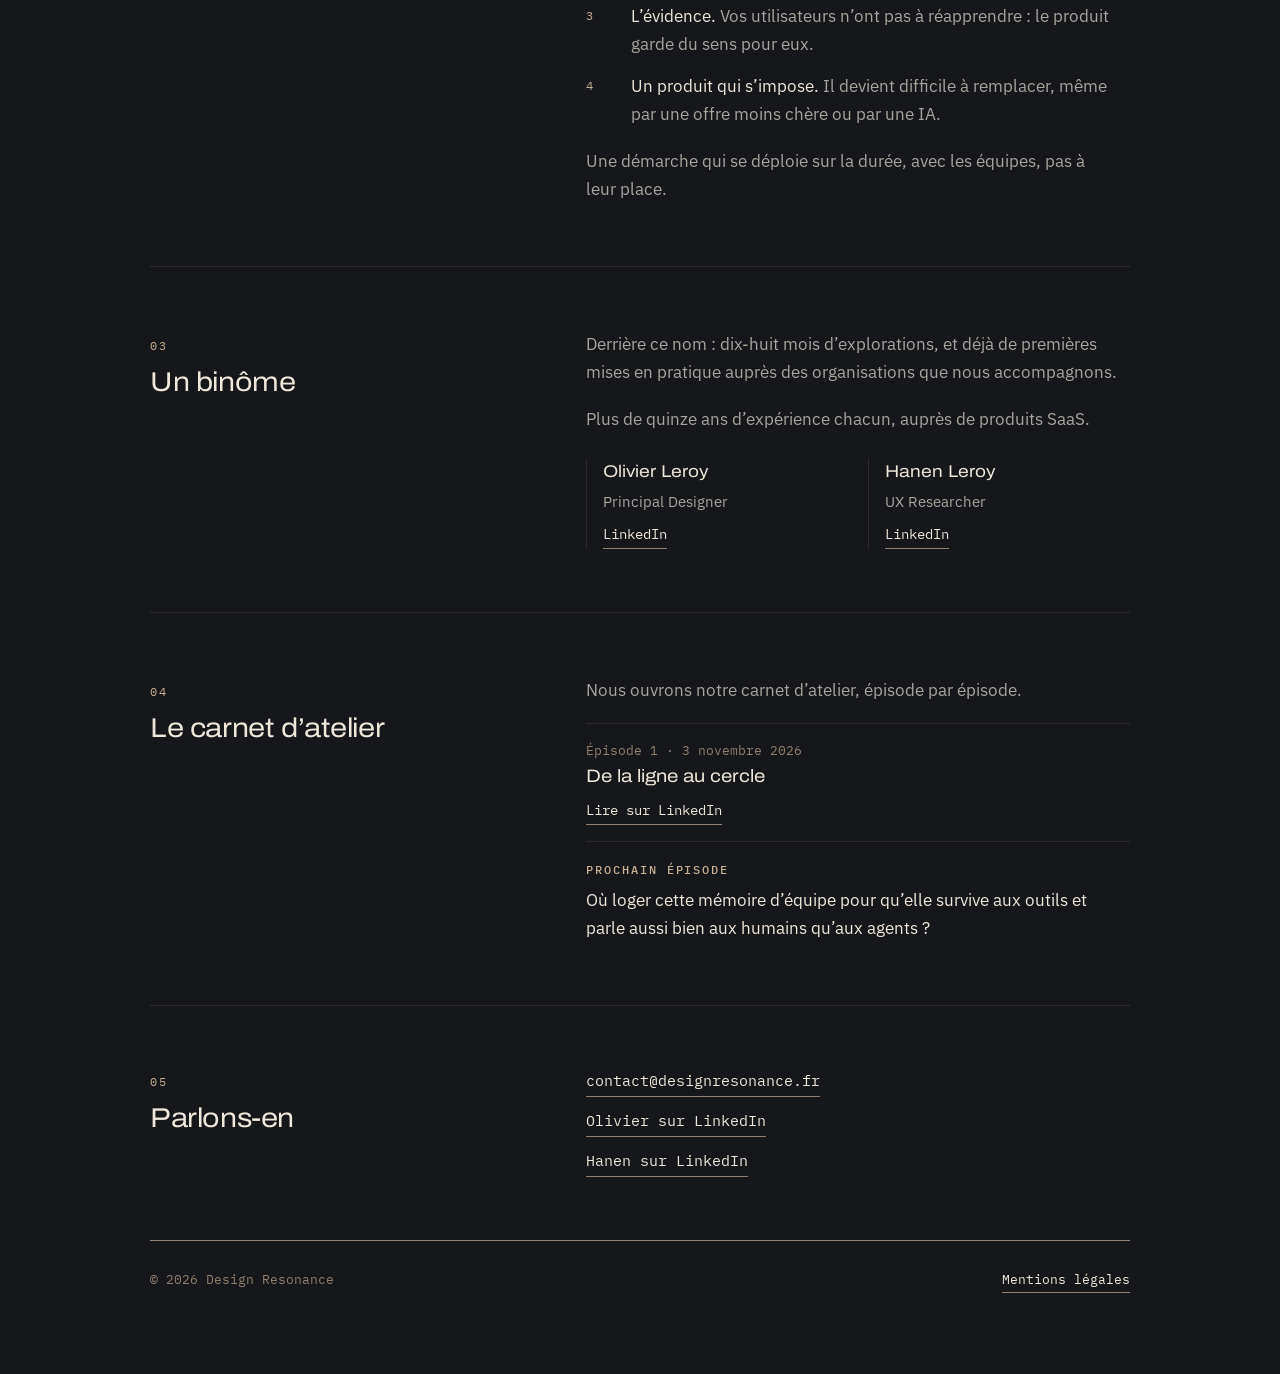
==== commit 085a92f1: "Retour à « s’impose »" ====
--- a/index.html
+++ b/index.html
@@ -4,15 +4,15 @@
 <head>
   <meta charset="utf-8">
   <meta name="viewport" content="width=device-width, initial-scale=1">
-  <title>Design Resonance — Un produit qui compte exige une mémoire collective</title>
-  <meta name="description" content="Un produit qui compte exige une mémoire collective. Nous la construisons avec vos équipes et la relions à un langage structuré de conception.">
+  <title>Design Resonance — Un produit qui s’impose exige une mémoire collective</title>
+  <meta name="description" content="Un produit qui s’impose exige une mémoire collective. Nous la construisons avec vos équipes et la relions à un langage structuré de conception.">
   <link rel="canonical" href="https://designresonance.fr/">
   <meta name="theme-color" content="#16171b">
 
   <meta property="og:type" content="website">
   <meta property="og:locale" content="fr_FR">
   <meta property="og:site_name" content="Design Resonance">
-  <meta property="og:title" content="Design Resonance — Un produit qui compte exige une mémoire collective">
+  <meta property="og:title" content="Design Resonance — Un produit qui s’impose exige une mémoire collective">
   <meta property="og:description" content="Nous la construisons avec vos équipes et la relions à un langage structuré de conception.">
   <meta property="og:url" content="https://designresonance.fr/">
   <meta property="og:image" content="https://designresonance.fr/og-image.jpg">
@@ -21,7 +21,7 @@
   <meta property="og:image:height" content="630">
   <meta property="og:image:alt" content="Un disque noir net, entouré d’un halo de grains de sable très fins.">
   <meta name="twitter:card" content="summary_large_image">
-  <meta name="twitter:title" content="Design Resonance — Un produit qui compte exige une mémoire collective">
+  <meta name="twitter:title" content="Design Resonance — Un produit qui s’impose exige une mémoire collective">
   <meta name="twitter:description" content="Nous la construisons avec vos équipes et la relions à un langage structuré de conception.">
   <meta name="twitter:image" content="https://designresonance.fr/og-image.jpg">
   <meta name="twitter:image:alt" content="Un disque noir net, entouré d’un halo de grains de sable très fins.">
@@ -51,7 +51,7 @@
       </div>
 
       <p class="supertitle">Design Resonance</p>
-      <h1><span class="line">Un produit qui compte</span> <span class="line">exige une mémoire collective.</span></h1>
+      <h1><span class="line">Un produit qui s’impose</span> <span class="line">exige une mémoire collective.</span></h1>
       <p class="subtitle">Nous la construisons avec vos équipes et la relions à un langage structuré de conception.</p>
     </header>
 
@@ -78,7 +78,7 @@
             <li><strong>Une mémoire collective.</strong> Vos équipes savent ce qui a été décidé, pour qui et pourquoi, dans des mots partagés par tous, humains comme agents.</li>
             <li><strong>La cohérence.</strong> Chaque évolution garde ce pourquoi&nbsp;: le produit ne se contredit pas.</li>
             <li><strong>L’évidence.</strong> Vos utilisateurs n’ont pas à réapprendre&nbsp;: le produit garde du sens pour eux.</li>
-            <li><strong>Un produit qui compte.</strong> Il devient difficile à remplacer, même par une offre moins chère ou par une IA.</li>
+            <li><strong>Un produit qui s’impose.</strong> Il devient difficile à remplacer, même par une offre moins chère ou par une IA.</li>
           </ol>
           <p>Une démarche qui se déploie sur la durée, avec les équipes, pas à leur place.</p>
         </div>
--- a/assets/site.css
+++ b/assets/site.css
@@ -450,15 +450,21 @@
 .index-mark, .label { color: var(--accent); letter-spacing: 0.16em; }
 a:hover, a:focus-visible { border-bottom-color: var(--accent); }
 
-/* ===== Accroche « Un produit qui compte exige une mémoire collective » ===== */
-/* Deux lignes de sens, toujours : la taille suit la largeur de l'écran. */
+/* ===== Accroche « Un produit qui s’impose exige une mémoire collective » ===== */
+/* Deux lignes sur grand écran : « Un produit qui s’impose » / « exige une mémoire collective. »
+   Sur téléphone, chaque moitié revient à la ligne naturellement. Taille du titre inchangée. */
 .hero h1 {
-  font-size: min(3rem, calc((100vw - 48px) / 15));
   max-width: none;
+  text-wrap: balance;
 }
 .hero h1 .line {
-  display: block;
-  white-space: nowrap;
+  display: inline-block;
+}
+@media (min-width: 600px) {
+  .hero h1 .line {
+    display: block;
+    white-space: nowrap;
+  }
 }
 
 /* Chaîne en quatre étapes (section 02) */
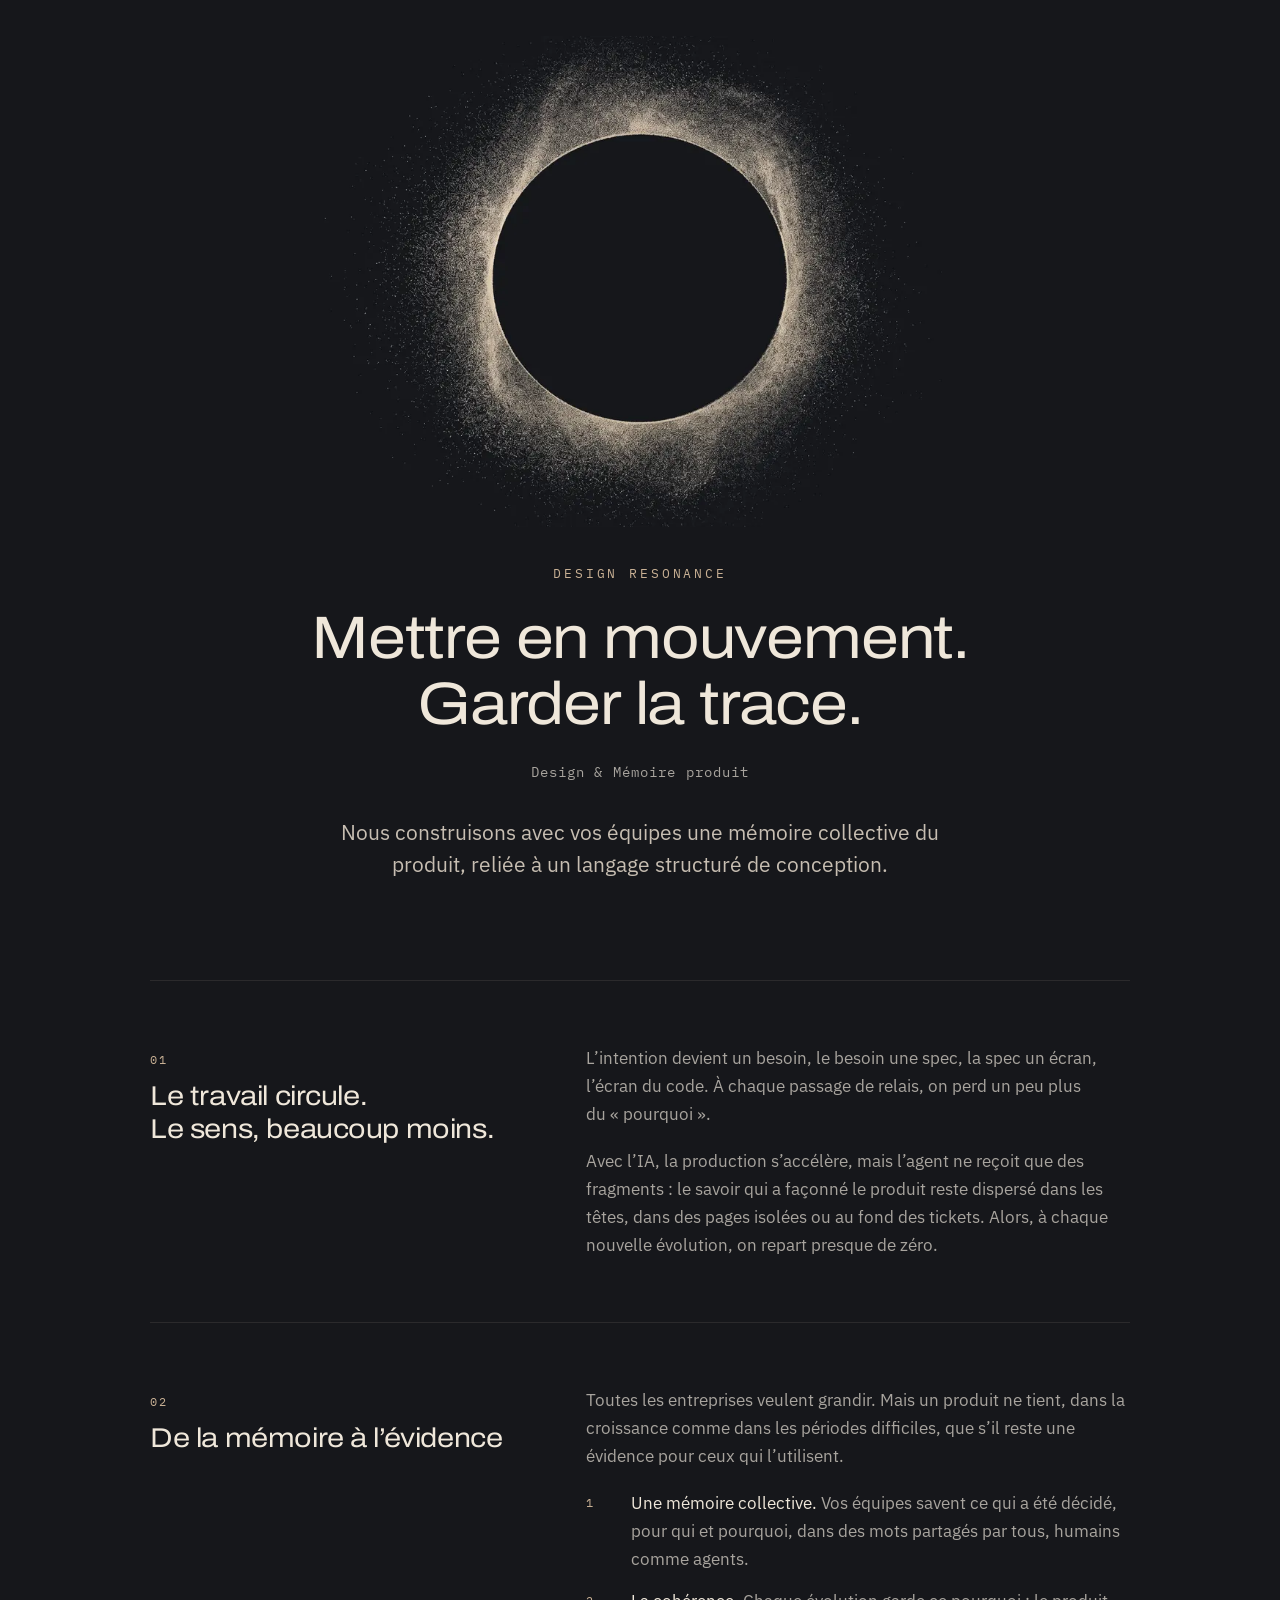
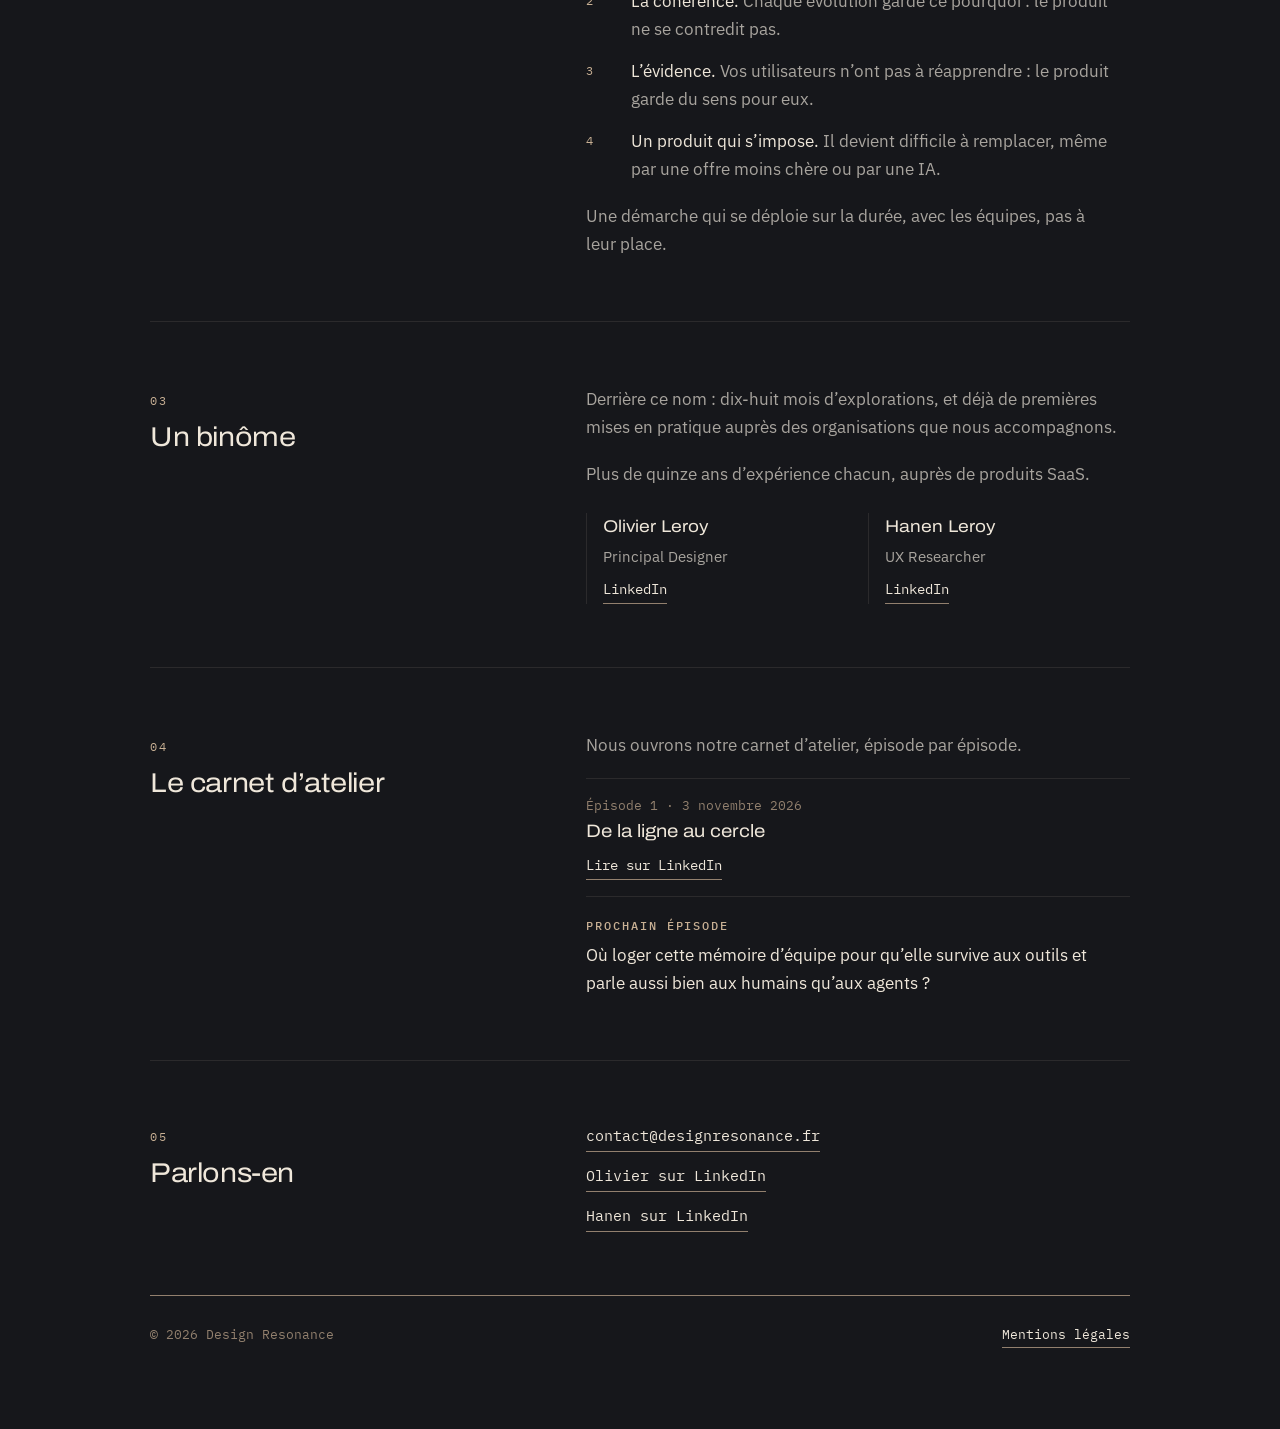
==== commit 1333fcfd: "Manifeste et catégorie alignés sur la bannière" ====
--- a/index.html
+++ b/index.html
@@ -4,16 +4,16 @@
 <head>
   <meta charset="utf-8">
   <meta name="viewport" content="width=device-width, initial-scale=1">
-  <title>Design Resonance — Un produit qui s’impose exige une mémoire collective</title>
-  <meta name="description" content="Un produit qui s’impose exige une mémoire collective. Nous la construisons avec vos équipes et la relions à un langage structuré de conception.">
+  <title>Design Resonance — Mettre en mouvement. Garder la trace.</title>
+  <meta name="description" content="Design &amp; Mémoire produit. Nous construisons avec vos équipes une mémoire collective du produit, reliée à un langage structuré de conception.">
   <link rel="canonical" href="https://designresonance.fr/">
   <meta name="theme-color" content="#16171b">
 
   <meta property="og:type" content="website">
   <meta property="og:locale" content="fr_FR">
   <meta property="og:site_name" content="Design Resonance">
-  <meta property="og:title" content="Design Resonance — Un produit qui s’impose exige une mémoire collective">
-  <meta property="og:description" content="Nous la construisons avec vos équipes et la relions à un langage structuré de conception.">
+  <meta property="og:title" content="Design Resonance — Mettre en mouvement. Garder la trace.">
+  <meta property="og:description" content="Design &amp; Mémoire produit. Nous construisons avec vos équipes une mémoire collective du produit, reliée à un langage structuré de conception.">
   <meta property="og:url" content="https://designresonance.fr/">
   <meta property="og:image" content="https://designresonance.fr/og-image.jpg">
   <meta property="og:image:type" content="image/jpeg">
@@ -21,8 +21,8 @@
   <meta property="og:image:height" content="630">
   <meta property="og:image:alt" content="Un disque noir net, entouré d’un halo de grains de sable très fins.">
   <meta name="twitter:card" content="summary_large_image">
-  <meta name="twitter:title" content="Design Resonance — Un produit qui s’impose exige une mémoire collective">
-  <meta name="twitter:description" content="Nous la construisons avec vos équipes et la relions à un langage structuré de conception.">
+  <meta name="twitter:title" content="Design Resonance — Mettre en mouvement. Garder la trace.">
+  <meta name="twitter:description" content="Design &amp; Mémoire produit. Nous construisons avec vos équipes une mémoire collective du produit, reliée à un langage structuré de conception.">
   <meta name="twitter:image" content="https://designresonance.fr/og-image.jpg">
   <meta name="twitter:image:alt" content="Un disque noir net, entouré d’un halo de grains de sable très fins.">
 
@@ -51,8 +51,9 @@
       </div>
 
       <p class="supertitle">Design Resonance</p>
-      <h1><span class="line">Un produit qui s’impose</span> <span class="line">exige une mémoire collective.</span></h1>
-      <p class="subtitle">Nous la construisons avec vos équipes et la relions à un langage structuré de conception.</p>
+      <h1><span class="line">Mettre en mouvement.</span> <span class="line">Garder la trace.</span></h1>
+      <p class="category">Design &amp; Mémoire produit</p>
+      <p class="subtitle">Nous construisons avec vos équipes une mémoire collective du produit, reliée à un langage structuré de conception.</p>
     </header>
 
     <main id="contenu">
--- a/assets/site.css
+++ b/assets/site.css
@@ -450,9 +450,9 @@
 .index-mark, .label { color: var(--accent); letter-spacing: 0.16em; }
 a:hover, a:focus-visible { border-bottom-color: var(--accent); }
 
-/* ===== Accroche « Un produit qui s’impose exige une mémoire collective » ===== */
-/* Deux lignes sur grand écran : « Un produit qui s’impose » / « exige une mémoire collective. »
-   Sur téléphone, chaque moitié revient à la ligne naturellement. Taille du titre inchangée. */
+/* ===== Manifeste « Mettre en mouvement. Garder la trace. » ===== */
+/* Un geste par ligne, comme sur la bannière. Sur téléphone, retour à la ligne naturel.
+   Taille du titre inchangée. */
 .hero h1 {
   max-width: none;
   text-wrap: balance;
@@ -465,6 +465,15 @@
     display: block;
     white-space: nowrap;
   }
+}
+
+/* Catégorie sous le manifeste, comme sur la bannière : mono, casse normale, ton discret. */
+.hero .category {
+  font-family: var(--font-mono);
+  font-size: 0.875rem;
+  letter-spacing: 0.08em;
+  color: var(--sand-body);
+  margin: 0 0 32px;
 }
 
 /* Chaîne en quatre étapes (section 02) */
